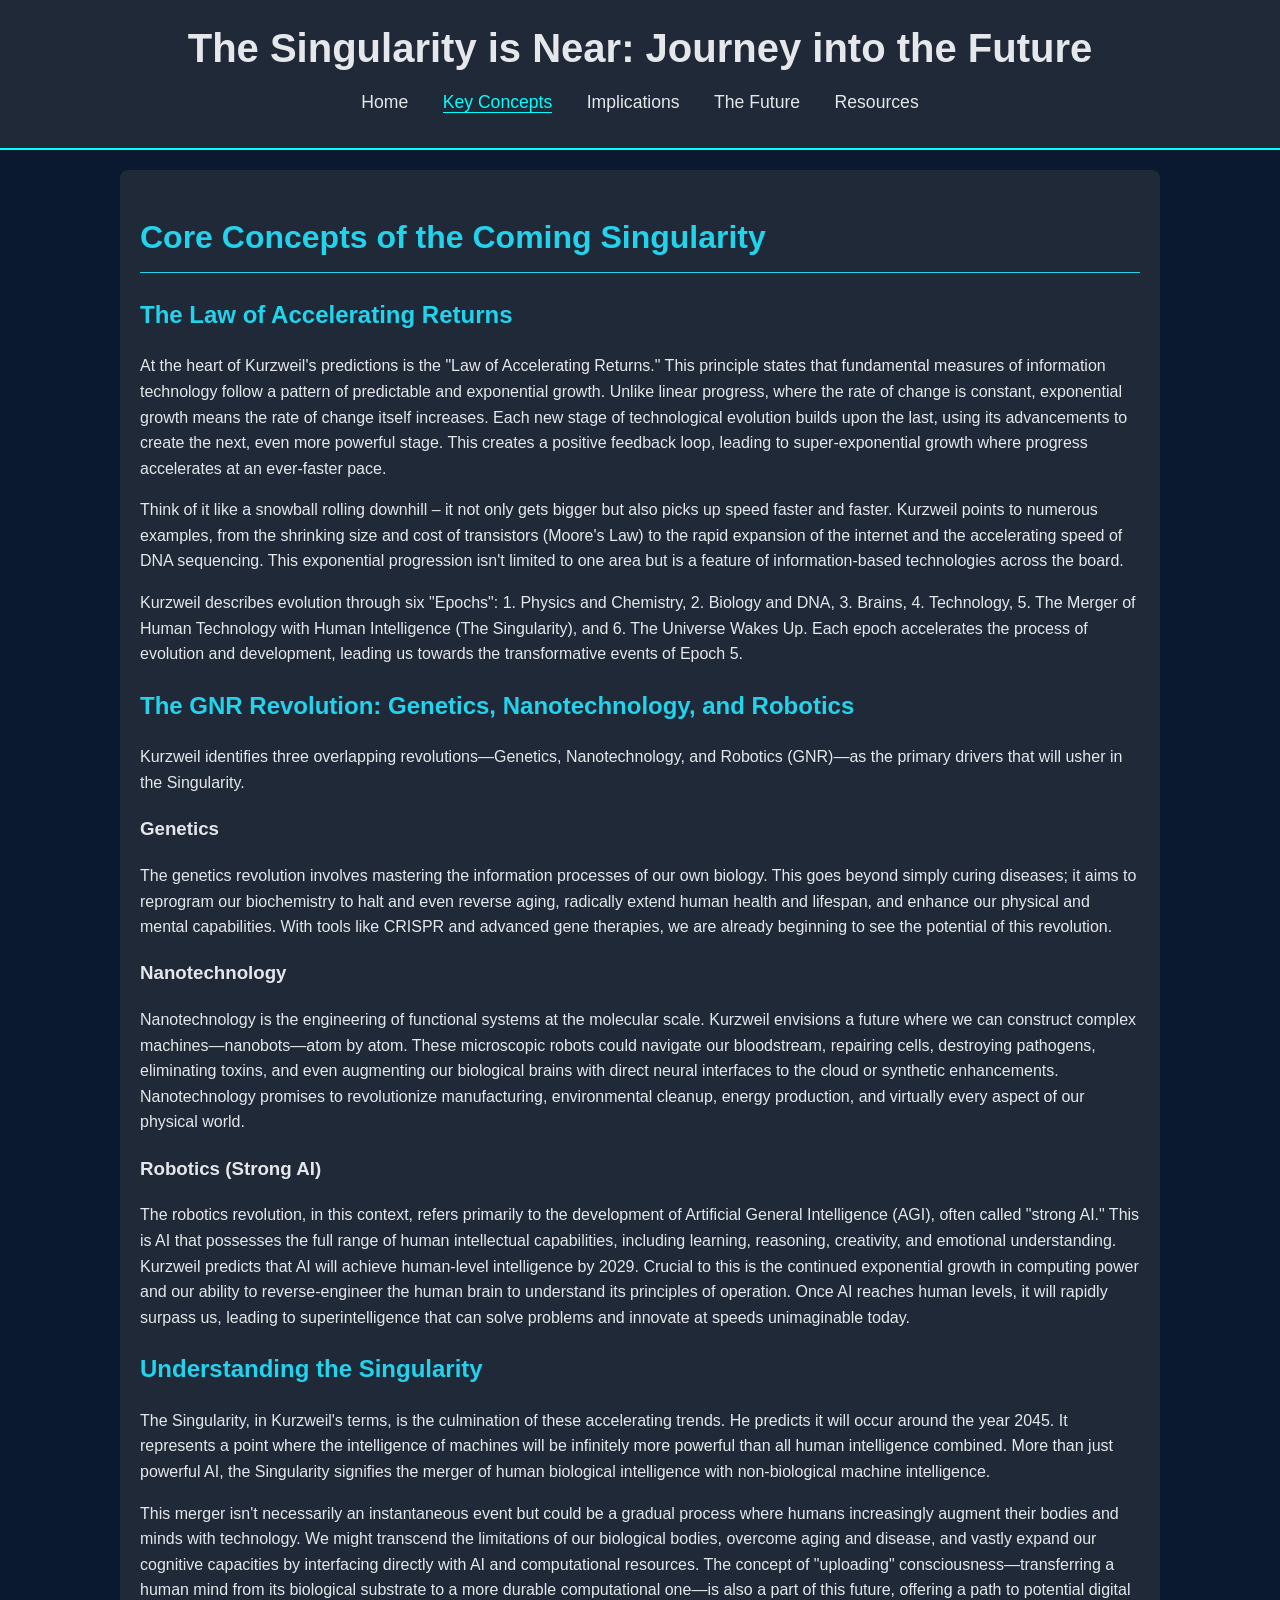
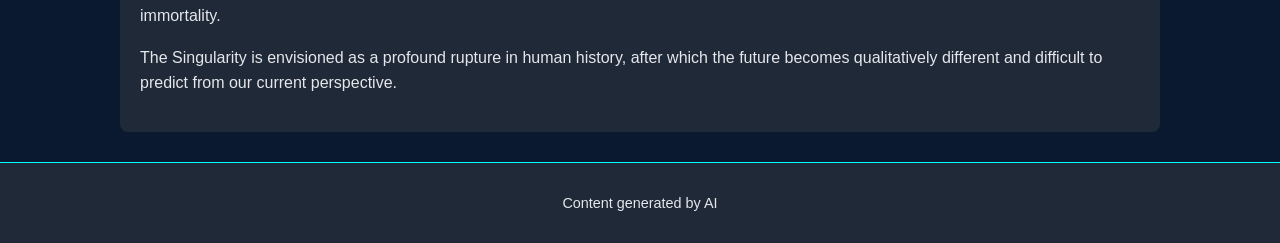
==== concepts.html @ 6bb131da "feat: Create initial version of "The Singularity is Near" website This commit introduces a 5-page in" ====
<!DOCTYPE html>
<html lang="en">
<head>
    <meta charset="UTF-8">
    <meta name="viewport" content="width=device-width, initial-scale=1.0">
    <title>Key Concepts - The Singularity is Near</title>
    <link rel="stylesheet" href="css/style.css">
</head>
<body>
    <header>
        <h1>The Singularity is Near: Journey into the Future</h1>
        <nav>
            <ul>
                <li><a href="index.html">Home</a></li>
                <li><a href="concepts.html" class="active">Key Concepts</a></li>
                <li><a href="implications.html">Implications</a></li>
                <li><a href="future.html">The Future</a></li>
                <li><a href="resources.html">Resources</a></li>
            </ul>
        </nav>
    </header>
    <main>
        <h1>Core Concepts of the Coming Singularity</h1>
        
        <section id="accelerating-returns">
            <h2>The Law of Accelerating Returns</h2>
            <p>At the heart of Kurzweil's predictions is the "Law of Accelerating Returns." This principle states that fundamental measures of information technology follow a pattern of predictable and exponential growth. Unlike linear progress, where the rate of change is constant, exponential growth means the rate of change itself increases. Each new stage of technological evolution builds upon the last, using its advancements to create the next, even more powerful stage. This creates a positive feedback loop, leading to super-exponential growth where progress accelerates at an ever-faster pace.</p>
            <p>Think of it like a snowball rolling downhill – it not only gets bigger but also picks up speed faster and faster. Kurzweil points to numerous examples, from the shrinking size and cost of transistors (Moore's Law) to the rapid expansion of the internet and the accelerating speed of DNA sequencing. This exponential progression isn't limited to one area but is a feature of information-based technologies across the board.</p>
            <p>Kurzweil describes evolution through six "Epochs": 1. Physics and Chemistry, 2. Biology and DNA, 3. Brains, 4. Technology, 5. The Merger of Human Technology with Human Intelligence (The Singularity), and 6. The Universe Wakes Up. Each epoch accelerates the process of evolution and development, leading us towards the transformative events of Epoch 5.</p>
        </section>
        
        <section id="gnr">
            <h2>The GNR Revolution: Genetics, Nanotechnology, and Robotics</h2>
            <p>Kurzweil identifies three overlapping revolutions—Genetics, Nanotechnology, and Robotics (GNR)—as the primary drivers that will usher in the Singularity.</p>
            <h3>Genetics</h3>
            <p>The genetics revolution involves mastering the information processes of our own biology. This goes beyond simply curing diseases; it aims to reprogram our biochemistry to halt and even reverse aging, radically extend human health and lifespan, and enhance our physical and mental capabilities. With tools like CRISPR and advanced gene therapies, we are already beginning to see the potential of this revolution.</p>
            <h3>Nanotechnology</h3>
            <p>Nanotechnology is the engineering of functional systems at the molecular scale. Kurzweil envisions a future where we can construct complex machines—nanobots—atom by atom. These microscopic robots could navigate our bloodstream, repairing cells, destroying pathogens, eliminating toxins, and even augmenting our biological brains with direct neural interfaces to the cloud or synthetic enhancements. Nanotechnology promises to revolutionize manufacturing, environmental cleanup, energy production, and virtually every aspect of our physical world.</p>
            <h3>Robotics (Strong AI)</h3>
            <p>The robotics revolution, in this context, refers primarily to the development of Artificial General Intelligence (AGI), often called "strong AI." This is AI that possesses the full range of human intellectual capabilities, including learning, reasoning, creativity, and emotional understanding. Kurzweil predicts that AI will achieve human-level intelligence by 2029. Crucial to this is the continued exponential growth in computing power and our ability to reverse-engineer the human brain to understand its principles of operation. Once AI reaches human levels, it will rapidly surpass us, leading to superintelligence that can solve problems and innovate at speeds unimaginable today.</p>
        </section>
        
        <section id="singularity-defined">
            <h2>Understanding the Singularity</h2>
            <p>The Singularity, in Kurzweil's terms, is the culmination of these accelerating trends. He predicts it will occur around the year 2045. It represents a point where the intelligence of machines will be infinitely more powerful than all human intelligence combined. More than just powerful AI, the Singularity signifies the merger of human biological intelligence with non-biological machine intelligence.</p>
            <p>This merger isn't necessarily an instantaneous event but could be a gradual process where humans increasingly augment their bodies and minds with technology. We might transcend the limitations of our biological bodies, overcome aging and disease, and vastly expand our cognitive capacities by interfacing directly with AI and computational resources. The concept of "uploading" consciousness—transferring a human mind from its biological substrate to a more durable computational one—is also a part of this future, offering a path to potential digital immortality.</p>
            <p>The Singularity is envisioned as a profound rupture in human history, after which the future becomes qualitatively different and difficult to predict from our current perspective.</p>
        </section>
    </main>
    <footer>
        <p>Content generated by AI</p>
    </footer>
</body>
</html>
---- css/style.css ----
/* General Body Styles */
body {
    font-family: "Open Sans", sans-serif;
    background-color: #0A192F;
    color: #E5E7EB;
    margin: 0;
    padding: 0;
    line-height: 1.6;
}

/* Header Styles */
header {
    background-color: #1F2937;
    padding: 1em 0;
    text-align: center;
    border-bottom: 2px solid #00FFFF;
}

header h1 {
    font-family: "Exo 2", sans-serif;
    color: #E5E7EB;
    margin: 0;
    font-size: 2.5em;
}

/* Navigation Styles */
nav ul {
    list-style-type: none;
    padding: 0;
    margin-top: 0.5em;
}

nav ul li {
    display: inline;
    margin: 0 15px;
}

nav ul li a {
    color: #E5E7EB;
    text-decoration: none;
    font-size: 1.1em;
}

nav ul li a:hover,
nav ul li a.active {
    color: #00FFFF;
    border-bottom: 1px solid #00FFFF;
}

/* Main Content Area */
main {
    max-width: 1000px;
    margin: 20px auto;
    padding: 20px;
    background-color: #1F2937;
    border-radius: 8px;
}

main h1 {
    font-family: "Exo 2", sans-serif;
    color: #22D3EE;
    font-size: 2em;
    border-bottom: 1px solid #22D3EE;
    padding-bottom: 0.3em;
    margin-bottom: 0.7em;
}

main p {
    margin-bottom: 1em;
}

main h2 {
    color: #22D3EE; /* Accent color for h2 headings in main */
    margin-bottom: 0.8em; /* Additional bottom margin for h2 */
    font-family: "Exo 2", sans-serif; /* Ensure h2 also uses Exo 2 */
}

main a {
    color: #00FFFF; /* Accent color for links in main */
    text-decoration: none; /* Remove default underline */
}

main a:hover {
    text-decoration: underline; /* Underline on hover for links in main */
    /* Alternatively, a brightness change could be:
    filter: brightness(1.2); 
    */
}

/* Footer Styles */
footer {
    text-align: center;
    padding: 1em 0;
    background-color: #1F2937;
    color: #E5E7EB;
    border-top: 1px solid #00FFFF;
    margin-top: 30px;
    font-size: 0.9em;
}

/* Responsive Design */
@media (max-width: 768px) {
    header h1 {
        font-size: 2em;
    }

    nav ul li {
        display: block;
        margin: 10px 0;
    }

    main {
        margin: 10px;
        padding: 15px;
    }

    main h1 {
        font-size: 1.8em;
    }
}
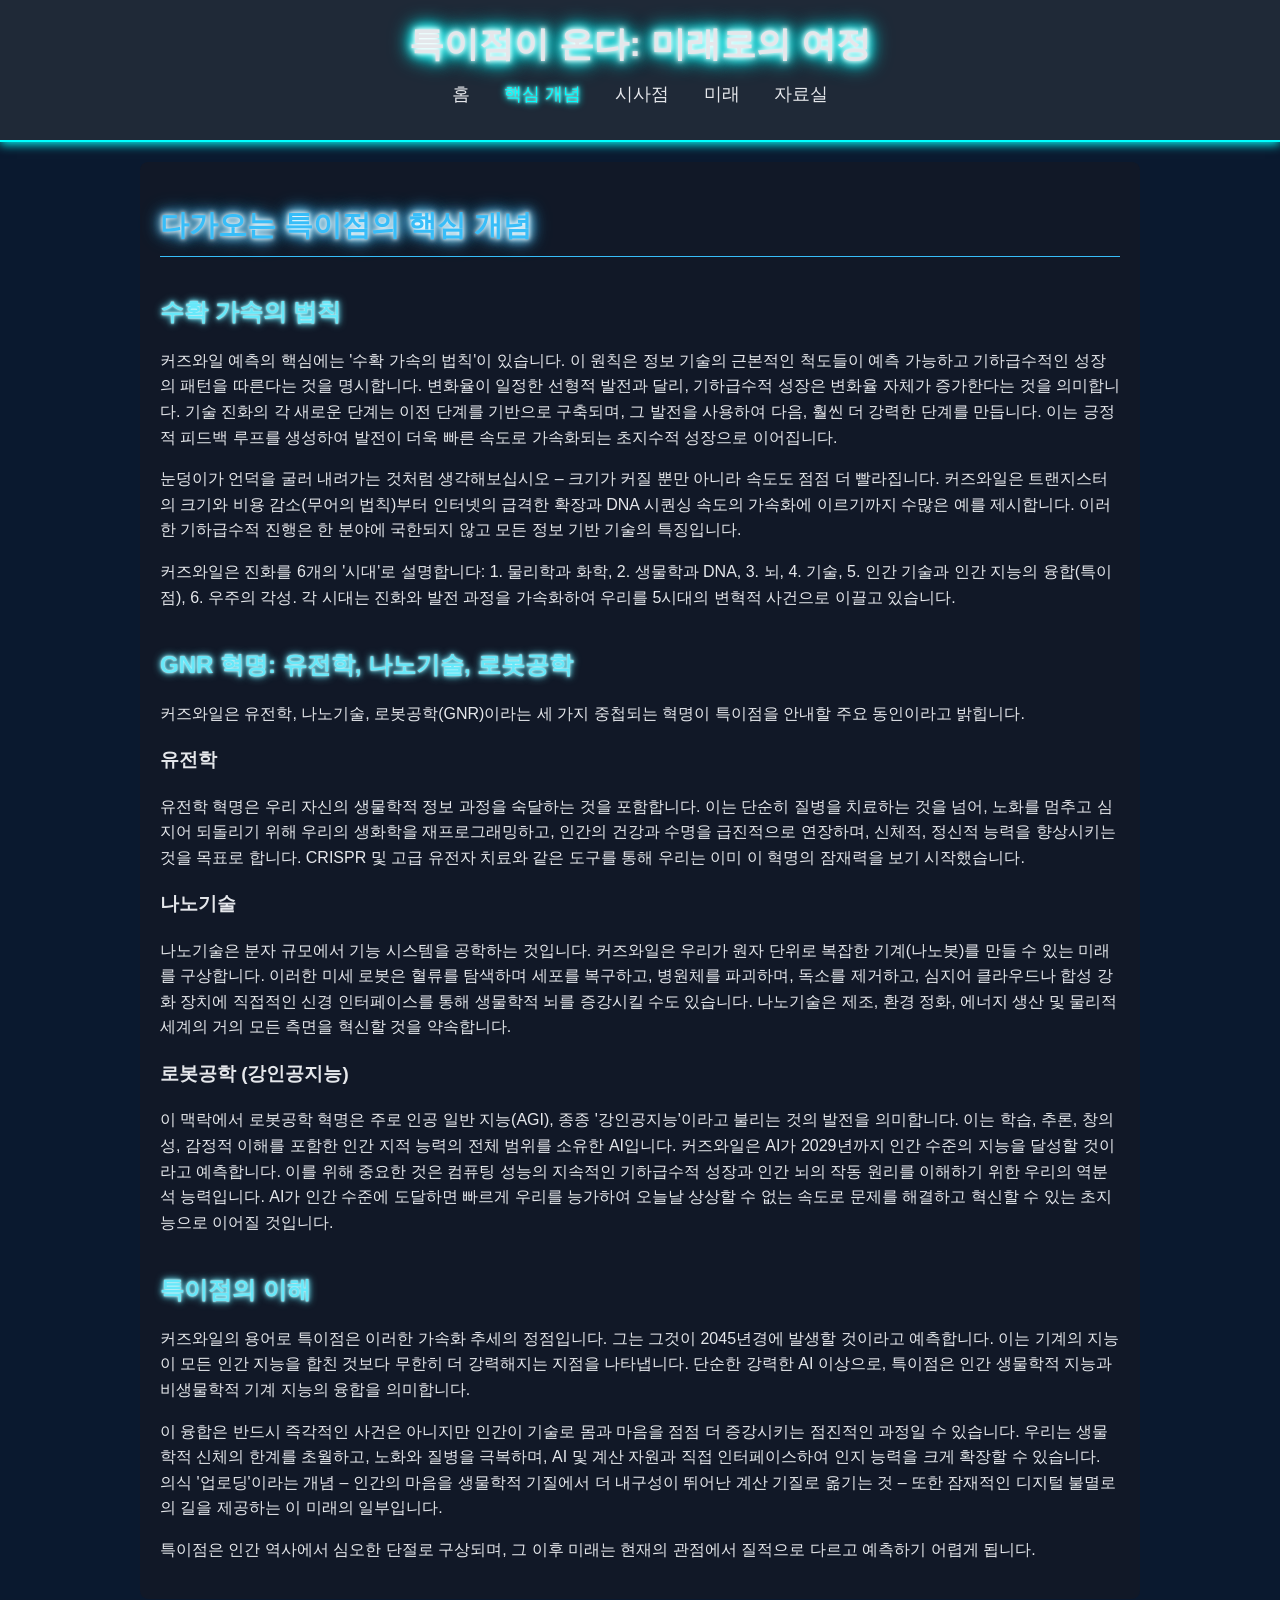
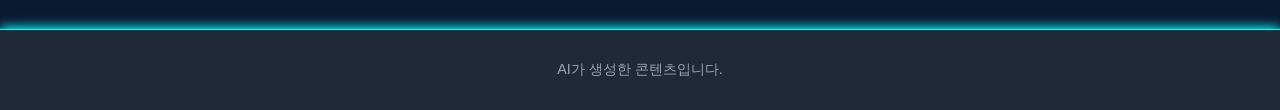
==== commit a66416a2: "feat: Create Korean website with neon effects This commit introduces the Korean version of "The Sing" ====
--- a/concepts.html
+++ b/concepts.html
@@ -1,54 +1,57 @@
 <!DOCTYPE html>
-<html lang="en">
+<html lang="ko">
 <head>
     <meta charset="UTF-8">
     <meta name="viewport" content="width=device-width, initial-scale=1.0">
-    <title>Key Concepts - The Singularity is Near</title>
+    <title>핵심 개념 - 특이점이 온다</title>
     <link rel="stylesheet" href="css/style.css">
 </head>
 <body>
     <header>
-        <h1>The Singularity is Near: Journey into the Future</h1>
+        <h1>특이점이 온다: 미래로의 여정</h1>
         <nav>
             <ul>
-                <li><a href="index.html">Home</a></li>
-                <li><a href="concepts.html" class="active">Key Concepts</a></li>
-                <li><a href="implications.html">Implications</a></li>
-                <li><a href="future.html">The Future</a></li>
-                <li><a href="resources.html">Resources</a></li>
+                <li><a href="index.html">홈</a></li>
+                <li><a href="concepts.html" class="active">핵심 개념</a></li>
+                <li><a href="implications.html">시사점</a></li>
+                <li><a href="future.html">미래</a></li>
+                <li><a href="resources.html">자료실</a></li>
             </ul>
         </nav>
     </header>
     <main>
-        <h1>Core Concepts of the Coming Singularity</h1>
+        <h1>다가오는 특이점의 핵심 개념</h1>
         
         <section id="accelerating-returns">
-            <h2>The Law of Accelerating Returns</h2>
-            <p>At the heart of Kurzweil's predictions is the "Law of Accelerating Returns." This principle states that fundamental measures of information technology follow a pattern of predictable and exponential growth. Unlike linear progress, where the rate of change is constant, exponential growth means the rate of change itself increases. Each new stage of technological evolution builds upon the last, using its advancements to create the next, even more powerful stage. This creates a positive feedback loop, leading to super-exponential growth where progress accelerates at an ever-faster pace.</p>
-            <p>Think of it like a snowball rolling downhill – it not only gets bigger but also picks up speed faster and faster. Kurzweil points to numerous examples, from the shrinking size and cost of transistors (Moore's Law) to the rapid expansion of the internet and the accelerating speed of DNA sequencing. This exponential progression isn't limited to one area but is a feature of information-based technologies across the board.</p>
-            <p>Kurzweil describes evolution through six "Epochs": 1. Physics and Chemistry, 2. Biology and DNA, 3. Brains, 4. Technology, 5. The Merger of Human Technology with Human Intelligence (The Singularity), and 6. The Universe Wakes Up. Each epoch accelerates the process of evolution and development, leading us towards the transformative events of Epoch 5.</p>
+            <h2>수확 가속의 법칙</h2>
+            <p>커즈와일 예측의 핵심에는 '수확 가속의 법칙'이 있습니다. 이 원칙은 정보 기술의 근본적인 척도들이 예측 가능하고 기하급수적인 성장의 패턴을 따른다는 것을 명시합니다. 변화율이 일정한 선형적 발전과 달리, 기하급수적 성장은 변화율 자체가 증가한다는 것을 의미합니다. 기술 진화의 각 새로운 단계는 이전 단계를 기반으로 구축되며, 그 발전을 사용하여 다음, 훨씬 더 강력한 단계를 만듭니다. 이는 긍정적 피드백 루프를 생성하여 발전이 더욱 빠른 속도로 가속화되는 초지수적 성장으로 이어집니다.</p>
+            <p>눈덩이가 언덕을 굴러 내려가는 것처럼 생각해보십시오 – 크기가 커질 뿐만 아니라 속도도 점점 더 빨라집니다. 커즈와일은 트랜지스터의 크기와 비용 감소(무어의 법칙)부터 인터넷의 급격한 확장과 DNA 시퀀싱 속도의 가속화에 이르기까지 수많은 예를 제시합니다. 이러한 기하급수적 진행은 한 분야에 국한되지 않고 모든 정보 기반 기술의 특징입니다.</p>
+            <p>커즈와일은 진화를 6개의 '시대'로 설명합니다: 1. 물리학과 화학, 2. 생물학과 DNA, 3. 뇌, 4. 기술, 5. 인간 기술과 인간 지능의 융합(특이점), 6. 우주의 각성. 각 시대는 진화와 발전 과정을 가속화하여 우리를 5시대의 변혁적 사건으로 이끌고 있습니다.</p>
         </section>
         
         <section id="gnr">
-            <h2>The GNR Revolution: Genetics, Nanotechnology, and Robotics</h2>
-            <p>Kurzweil identifies three overlapping revolutions—Genetics, Nanotechnology, and Robotics (GNR)—as the primary drivers that will usher in the Singularity.</p>
-            <h3>Genetics</h3>
-            <p>The genetics revolution involves mastering the information processes of our own biology. This goes beyond simply curing diseases; it aims to reprogram our biochemistry to halt and even reverse aging, radically extend human health and lifespan, and enhance our physical and mental capabilities. With tools like CRISPR and advanced gene therapies, we are already beginning to see the potential of this revolution.</p>
-            <h3>Nanotechnology</h3>
-            <p>Nanotechnology is the engineering of functional systems at the molecular scale. Kurzweil envisions a future where we can construct complex machines—nanobots—atom by atom. These microscopic robots could navigate our bloodstream, repairing cells, destroying pathogens, eliminating toxins, and even augmenting our biological brains with direct neural interfaces to the cloud or synthetic enhancements. Nanotechnology promises to revolutionize manufacturing, environmental cleanup, energy production, and virtually every aspect of our physical world.</p>
-            <h3>Robotics (Strong AI)</h3>
-            <p>The robotics revolution, in this context, refers primarily to the development of Artificial General Intelligence (AGI), often called "strong AI." This is AI that possesses the full range of human intellectual capabilities, including learning, reasoning, creativity, and emotional understanding. Kurzweil predicts that AI will achieve human-level intelligence by 2029. Crucial to this is the continued exponential growth in computing power and our ability to reverse-engineer the human brain to understand its principles of operation. Once AI reaches human levels, it will rapidly surpass us, leading to superintelligence that can solve problems and innovate at speeds unimaginable today.</p>
+            <h2>GNR 혁명: 유전학, 나노기술, 로봇공학</h2>
+            <p>커즈와일은 유전학, 나노기술, 로봇공학(GNR)이라는 세 가지 중첩되는 혁명이 특이점을 안내할 주요 동인이라고 밝힙니다.</p>
+            
+            <h3>유전학</h3>
+            <p>유전학 혁명은 우리 자신의 생물학적 정보 과정을 숙달하는 것을 포함합니다. 이는 단순히 질병을 치료하는 것을 넘어, 노화를 멈추고 심지어 되돌리기 위해 우리의 생화학을 재프로그래밍하고, 인간의 건강과 수명을 급진적으로 연장하며, 신체적, 정신적 능력을 향상시키는 것을 목표로 합니다. CRISPR 및 고급 유전자 치료와 같은 도구를 통해 우리는 이미 이 혁명의 잠재력을 보기 시작했습니다.</p>
+            
+            <h3>나노기술</h3>
+            <p>나노기술은 분자 규모에서 기능 시스템을 공학하는 것입니다. 커즈와일은 우리가 원자 단위로 복잡한 기계(나노봇)를 만들 수 있는 미래를 구상합니다. 이러한 미세 로봇은 혈류를 탐색하며 세포를 복구하고, 병원체를 파괴하며, 독소를 제거하고, 심지어 클라우드나 합성 강화 장치에 직접적인 신경 인터페이스를 통해 생물학적 뇌를 증강시킬 수도 있습니다. 나노기술은 제조, 환경 정화, 에너지 생산 및 물리적 세계의 거의 모든 측면을 혁신할 것을 약속합니다.</p>
+            
+            <h3>로봇공학 (강인공지능)</h3>
+            <p>이 맥락에서 로봇공학 혁명은 주로 인공 일반 지능(AGI), 종종 '강인공지능'이라고 불리는 것의 발전을 의미합니다. 이는 학습, 추론, 창의성, 감정적 이해를 포함한 인간 지적 능력의 전체 범위를 소유한 AI입니다. 커즈와일은 AI가 2029년까지 인간 수준의 지능을 달성할 것이라고 예측합니다. 이를 위해 중요한 것은 컴퓨팅 성능의 지속적인 기하급수적 성장과 인간 뇌의 작동 원리를 이해하기 위한 우리의 역분석 능력입니다. AI가 인간 수준에 도달하면 빠르게 우리를 능가하여 오늘날 상상할 수 없는 속도로 문제를 해결하고 혁신할 수 있는 초지능으로 이어질 것입니다.</p>
         </section>
         
         <section id="singularity-defined">
-            <h2>Understanding the Singularity</h2>
-            <p>The Singularity, in Kurzweil's terms, is the culmination of these accelerating trends. He predicts it will occur around the year 2045. It represents a point where the intelligence of machines will be infinitely more powerful than all human intelligence combined. More than just powerful AI, the Singularity signifies the merger of human biological intelligence with non-biological machine intelligence.</p>
-            <p>This merger isn't necessarily an instantaneous event but could be a gradual process where humans increasingly augment their bodies and minds with technology. We might transcend the limitations of our biological bodies, overcome aging and disease, and vastly expand our cognitive capacities by interfacing directly with AI and computational resources. The concept of "uploading" consciousness—transferring a human mind from its biological substrate to a more durable computational one—is also a part of this future, offering a path to potential digital immortality.</p>
-            <p>The Singularity is envisioned as a profound rupture in human history, after which the future becomes qualitatively different and difficult to predict from our current perspective.</p>
+            <h2>특이점의 이해</h2>
+            <p>커즈와일의 용어로 특이점은 이러한 가속화 추세의 정점입니다. 그는 그것이 2045년경에 발생할 것이라고 예측합니다. 이는 기계의 지능이 모든 인간 지능을 합친 것보다 무한히 더 강력해지는 지점을 나타냅니다. 단순한 강력한 AI 이상으로, 특이점은 인간 생물학적 지능과 비생물학적 기계 지능의 융합을 의미합니다.</p>
+            <p>이 융합은 반드시 즉각적인 사건은 아니지만 인간이 기술로 몸과 마음을 점점 더 증강시키는 점진적인 과정일 수 있습니다. 우리는 생물학적 신체의 한계를 초월하고, 노화와 질병을 극복하며, AI 및 계산 자원과 직접 인터페이스하여 인지 능력을 크게 확장할 수 있습니다. 의식 '업로딩'이라는 개념 – 인간의 마음을 생물학적 기질에서 더 내구성이 뛰어난 계산 기질로 옮기는 것 – 또한 잠재적인 디지털 불멸로의 길을 제공하는 이 미래의 일부입니다.</p>
+            <p>특이점은 인간 역사에서 심오한 단절로 구상되며, 그 이후 미래는 현재의 관점에서 질적으로 다르고 예측하기 어렵게 됩니다.</p>
         </section>
     </main>
     <footer>
-        <p>Content generated by AI</p>
+        <p>AI가 생성한 콘텐츠입니다.</p>
     </footer>
 </body>
 </html>
--- a/css/style.css
+++ b/css/style.css
@@ -1,8 +1,8 @@
 /* General Body Styles */
 body {
-    font-family: "Open Sans", sans-serif;
-    background-color: #0A192F;
-    color: #E5E7EB;
+    font-family: "Noto Sans KR", "Malgun Gothic", sans-serif;
+    background-color: #0A192F; /* Dark blue background */
+    color: #E5E7EB; /* Light gray text */
     margin: 0;
     padding: 0;
     line-height: 1.6;
@@ -10,17 +10,23 @@
 
 /* Header Styles */
 header {
-    background-color: #1F2937;
+    background-color: #1F2937; /* Darker gray-blue */
     padding: 1em 0;
     text-align: center;
-    border-bottom: 2px solid #00FFFF;
+    border-bottom: 2px solid #00FFFF; /* Accent color for border - will be cyan/teal */
+    /* Neon Effects Start */
+    box-shadow: 0 2px 10px #00FFFF;
+    /* Neon Effects End */
 }
 
 header h1 {
-    font-family: "Exo 2", sans-serif;
     color: #E5E7EB;
     margin: 0;
-    font-size: 2.5em;
+    font-size: 2.2em; /* Slightly adjusted for Korean fonts */
+    font-weight: bold; /* Make header h1 bold for better neon effect */
+    /* Neon Effects Start */
+    text-shadow: 0 0 4px #fff, 0 0 8px #fff, 0 0 12px #00FFFF, 0 0 16px #00FFFF, 0 0 20px #00FFFF, 0 0 24px #00FFFF;
+    /* Neon Effects End */
 }
 
 /* Navigation Styles */
@@ -43,48 +49,56 @@
 
 nav ul li a:hover,
 nav ul li a.active {
-    color: #00FFFF;
-    border-bottom: 1px solid #00FFFF;
+    color: #00FFFF; /* Accent color for hover/active */
+    /* border-bottom: 1px solid #00FFFF; */ /* Optional: underline effect */
+    /* Neon Effects Start */
+    text-shadow: 0 0 3px #fff, 0 0 6px #00FFFF, 0 0 9px #00FFFF;
+    /* Neon Effects End */
 }
 
 /* Main Content Area */
 main {
-    max-width: 1000px;
+    max-width: 960px; /* Standard max-width */
     margin: 20px auto;
     padding: 20px;
-    background-color: #1F2937;
+    background-color: #111827; /* Slightly lighter dark shade for main content background */
     border-radius: 8px;
 }
 
 main h1 {
-    font-family: "Exo 2", sans-serif;
-    color: #22D3EE;
-    font-size: 2em;
-    border-bottom: 1px solid #22D3EE;
+    color: #38BDF8; /* Light blue accent for main page headings */
+    font-size: 1.8em; /* Slightly adjusted for Korean fonts */
+    border-bottom: 1px solid #38BDF8;
     padding-bottom: 0.3em;
     margin-bottom: 0.7em;
+    font-weight: bold; /* Ensure page titles are bold for neon */
+    /* Neon Effects Start */
+    text-shadow: 0 0 4px #fff, 0 0 8px #fff, 0 0 12px #38BDF8, 0 0 16px #38BDF8, 0 0 20px #38BDF8;
+    /* Neon Effects End */
+}
+
+main h2 {
+    color: #67E8F9; /* Cyan accent for section headings */
+    font-size: 1.5em; /* Slightly adjusted for Korean fonts */
+    margin-top: 1.5em;
+    margin-bottom: 0.5em;
+    font-weight: bold; /* Ensure section titles are bold for neon */
+    /* Neon Effects Start */
+    text-shadow: 0 0 2px #fff, 0 0 5px #67E8F9, 0 0 8px #67E8F9;
+    /* Neon Effects End */
 }
 
 main p {
     margin-bottom: 1em;
 }
 
-main h2 {
-    color: #22D3EE; /* Accent color for h2 headings in main */
-    margin-bottom: 0.8em; /* Additional bottom margin for h2 */
-    font-family: "Exo 2", sans-serif; /* Ensure h2 also uses Exo 2 */
-}
-
 main a {
-    color: #00FFFF; /* Accent color for links in main */
-    text-decoration: none; /* Remove default underline */
+    color: #38BDF8; /* Light blue for links within main */
 }
 
 main a:hover {
-    text-decoration: underline; /* Underline on hover for links in main */
-    /* Alternatively, a brightness change could be:
-    filter: brightness(1.2); 
-    */
+    color: #00FFFF;
+    text-decoration: underline;
 }
 
 /* Footer Styles */
@@ -92,21 +106,25 @@
     text-align: center;
     padding: 1em 0;
     background-color: #1F2937;
-    color: #E5E7EB;
-    border-top: 1px solid #00FFFF;
+    color: #9CA3AF; /* Slightly muted light gray for footer */
+    border-top: 1px solid #00FFFF; /* Accent color for border */
     margin-top: 30px;
     font-size: 0.9em;
+    /* Neon Effects Start */
+    box-shadow: 0 -2px 10px #00FFFF;
+    /* Neon Effects End */
 }
 
 /* Responsive Design */
 @media (max-width: 768px) {
     header h1 {
-        font-size: 2em;
+        font-size: 1.8em;
     }
 
     nav ul li {
         display: block;
         margin: 10px 0;
+        text-align: center;
     }
 
     main {
@@ -115,6 +133,10 @@
     }
 
     main h1 {
-        font-size: 1.8em;
+        font-size: 1.6em;
+    }
+
+    main h2 {
+        font-size: 1.3em;
     }
 }
